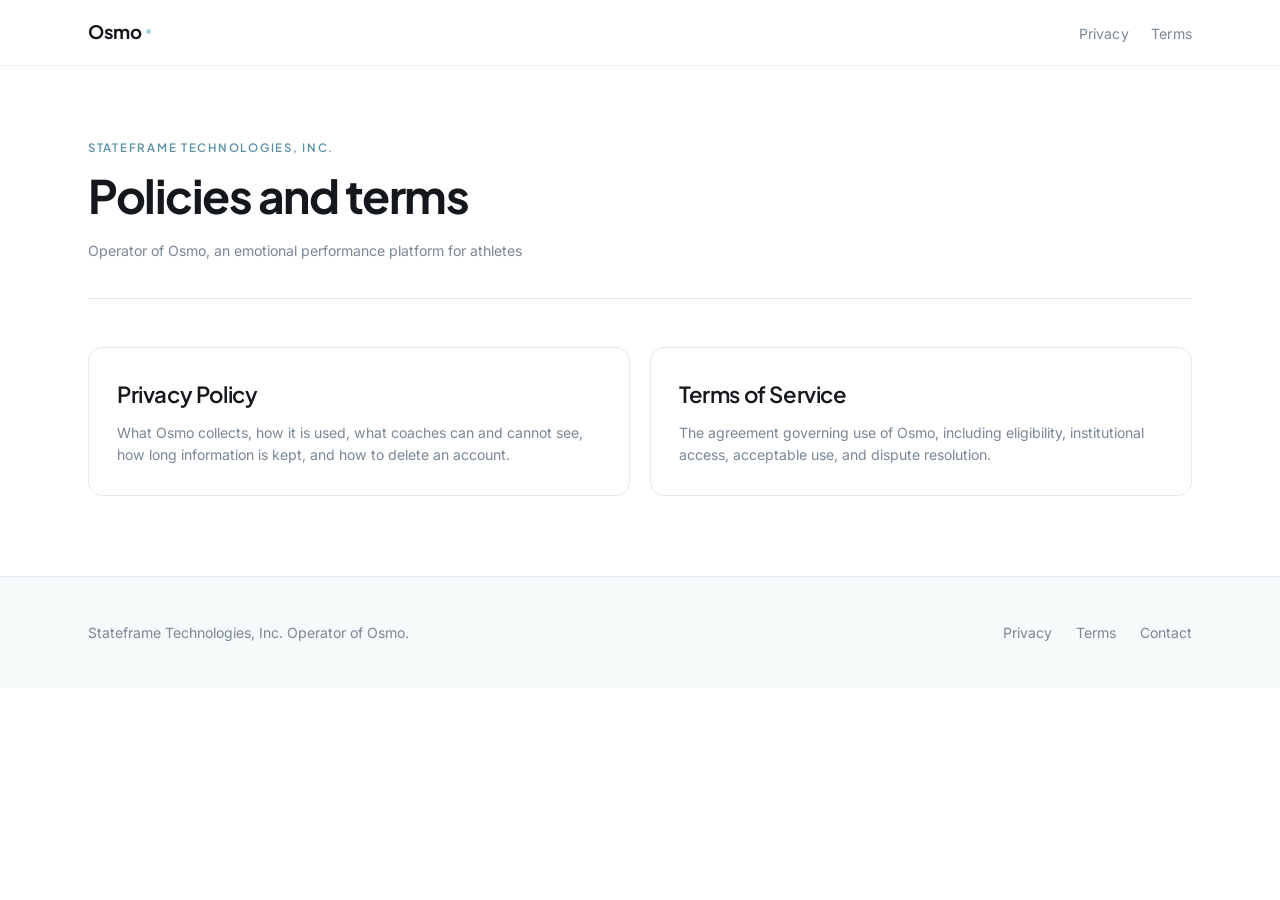
==== index.html @ 16e3dcf3 "feat: publish privacy policy and terms of service as HTML Adds privacy/index.html and terms/index.ht" ====
<!DOCTYPE html>
<html lang="en">
<head>
<meta charset="utf-8">
<meta name="viewport" content="width=device-width, initial-scale=1">
<title>Legal | Osmo</title>
<meta name="description" content="Policies and terms for Osmo, operated by Stateframe Technologies, Inc.">
<meta name="robots" content="index, follow">
<link rel="canonical" href="https://legal.osmoperformance.com/">
<link rel="preconnect" href="https://fonts.googleapis.com">
<link rel="preconnect" href="https://fonts.gstatic.com" crossorigin>
<link href="https://fonts.googleapis.com/css2?family=Plus+Jakarta+Sans:wght@600;700&family=Inter:wght@400;600&display=swap" rel="stylesheet">
<link rel="stylesheet" href="/assets/legal.css">
</head>
<body>

<header class="masthead">
  <div class="masthead__inner">
    <a class="wordmark" href="/">Osmo</a>
    <nav class="masthead__nav">
      <a href="/privacy/">Privacy</a>
      <a href="/terms/">Terms</a>
    </nav>
  </div>
</header>

<main class="shell">

  <div class="doc-head">
    <p class="eyebrow">Stateframe Technologies, Inc.</p>
    <h1>Policies and terms</h1>
    <p class="dateline"><span>Operator of Osmo, an emotional performance platform for athletes</span></p>
  </div>

  <div class="card-grid">

    <a class="card" href="/privacy/">
      <h2>Privacy Policy</h2>
      <p>What Osmo collects, how it is used, what coaches can and cannot see, how long information is kept, and how to delete an account.</p>
    </a>

    <a class="card" href="/terms/">
      <h2>Terms of Service</h2>
      <p>The agreement governing use of Osmo, including eligibility, institutional access, acceptable use, and dispute resolution.</p>
    </a>

  </div>

</main>

<footer class="foot">
  <div class="foot__inner">
    <p>Stateframe Technologies, Inc. Operator of Osmo.</p>
    <div class="foot__links">
      <a href="/privacy/">Privacy</a>
      <a href="/terms/">Terms</a>
      <a href="mailto:jamari@osmoperformance.com">Contact</a>
    </div>
  </div>
</footer>

</body>
</html>
---- assets/legal.css ----
/* Osmo legal pages — shared stylesheet
   Design system: white base, #A8D5E2 accent, Plus Jakarta Sans headings, Inter body.
   No stock imagery. No em dashes in content. */

:root {
  --ink:        #14181C;
  --ink-soft:   #4A5560;
  --ink-mute:   #7A8794;
  --rule:       #E6EAEE;
  --rule-soft:  #F1F4F7;
  --accent:     #A8D5E2;
  --accent-deep:#5B93A6;
  --wash:       #F7FAFB;
  --paper:      #FFFFFF;

  --measure: 41rem;
  --shell:   72rem;

  --step--1: clamp(0.82rem, 0.79rem + 0.13vw, 0.88rem);
  --step-0:  clamp(1rem, 0.96rem + 0.18vw, 1.075rem);
  --step-1:  clamp(1.18rem, 1.1rem + 0.36vw, 1.4rem);
  --step-2:  clamp(1.45rem, 1.3rem + 0.7vw, 1.9rem);
  --step-3:  clamp(2rem, 1.68rem + 1.5vw, 3rem);
}

*, *::before, *::after { box-sizing: border-box; }

html {
  -webkit-text-size-adjust: 100%;
  scroll-behavior: smooth;
  scroll-padding-top: 5.5rem;
}

body {
  margin: 0;
  background: var(--paper);
  color: var(--ink);
  font-family: 'Inter', -apple-system, BlinkMacSystemFont, 'Segoe UI', sans-serif;
  font-size: var(--step-0);
  line-height: 1.68;
  font-feature-settings: 'kern' 1, 'liga' 1, 'calt' 1;
  -webkit-font-smoothing: antialiased;
}

/* ---------- Masthead ---------- */

.masthead {
  position: sticky;
  top: 0;
  z-index: 20;
  background: rgba(255, 255, 255, 0.86);
  backdrop-filter: saturate(1.6) blur(14px);
  -webkit-backdrop-filter: saturate(1.6) blur(14px);
  border-bottom: 1px solid var(--rule-soft);
}

.masthead__inner {
  max-width: var(--shell);
  margin: 0 auto;
  padding: 1.0rem 1.5rem;
  display: flex;
  align-items: baseline;
  justify-content: space-between;
  gap: 1.5rem;
}

.wordmark {
  font-family: 'Plus Jakarta Sans', 'Inter', sans-serif;
  font-weight: 700;
  font-size: 1.16rem;
  letter-spacing: -0.022em;
  color: var(--ink);
  text-decoration: none;
}

.wordmark::after {
  content: '';
  display: inline-block;
  width: 5px;
  height: 5px;
  margin-left: 5px;
  border-radius: 50%;
  background: var(--accent);
  vertical-align: 0.28em;
}

.masthead__nav {
  display: flex;
  gap: 1.4rem;
  font-size: var(--step--1);
  letter-spacing: 0.012em;
}

.masthead__nav a {
  color: var(--ink-mute);
  text-decoration: none;
  padding-bottom: 2px;
  border-bottom: 1.5px solid transparent;
  transition: color 160ms ease, border-color 160ms ease;
}

.masthead__nav a:hover { color: var(--ink); border-bottom-color: var(--accent); }
.masthead__nav a[aria-current='page'] { color: var(--ink); border-bottom-color: var(--accent); }

/* ---------- Page frame ---------- */

.shell {
  max-width: var(--shell);
  margin: 0 auto;
  padding: 0 1.5rem;
}

.doc-head {
  padding: 4.5rem 0 2.25rem;
  border-bottom: 1px solid var(--rule);
  margin-bottom: 3rem;
}

.eyebrow {
  font-family: 'Plus Jakarta Sans', 'Inter', sans-serif;
  font-size: 0.72rem;
  font-weight: 600;
  letter-spacing: 0.15em;
  text-transform: uppercase;
  color: var(--accent-deep);
  margin: 0 0 0.9rem;
}

h1 {
  font-family: 'Plus Jakarta Sans', 'Inter', sans-serif;
  font-size: var(--step-3);
  font-weight: 700;
  line-height: 1.08;
  letter-spacing: -0.032em;
  margin: 0 0 1.1rem;
  max-width: 20ch;
}

.dateline {
  display: flex;
  flex-wrap: wrap;
  gap: 0.5rem 1.5rem;
  font-size: var(--step--1);
  color: var(--ink-mute);
  margin: 0;
}

.dateline span { white-space: nowrap; }

/* ---------- Two-column layout ---------- */

.layout {
  display: grid;
  grid-template-columns: 15rem minmax(0, 1fr);
  gap: 4rem;
  align-items: start;
  padding-bottom: 6rem;
}

@media (max-width: 62rem) {
  .layout { grid-template-columns: 1fr; gap: 2.5rem; }
}

.toc {
  position: sticky;
  top: 5.5rem;
  font-size: var(--step--1);
  line-height: 1.5;
  border-left: 1px solid var(--rule);
  padding-left: 1.25rem;
}

@media (max-width: 62rem) {
  .toc {
    position: static;
    border-left: 0;
    padding: 1.4rem 1.5rem;
    background: var(--wash);
    border-radius: 12px;
  }
}

.toc__label {
  font-family: 'Plus Jakarta Sans', 'Inter', sans-serif;
  font-size: 0.7rem;
  font-weight: 600;
  letter-spacing: 0.14em;
  text-transform: uppercase;
  color: var(--ink-mute);
  margin: 0 0 0.9rem;
}

.toc ol { list-style: none; margin: 0; padding: 0; counter-reset: toc; }
.toc li { margin-bottom: 0.55rem; }

.toc a {
  color: var(--ink-soft);
  text-decoration: none;
  transition: color 150ms ease;
}

.toc a:hover { color: var(--accent-deep); }

/* ---------- Prose ---------- */

.prose { max-width: var(--measure); }

.prose section { scroll-margin-top: 5.5rem; }

.prose h2 {
  font-family: 'Plus Jakarta Sans', 'Inter', sans-serif;
  font-size: var(--step-2);
  font-weight: 700;
  line-height: 1.2;
  letter-spacing: -0.024em;
  margin: 3.5rem 0 1.1rem;
  padding-top: 2.25rem;
  border-top: 1px solid var(--rule-soft);
}

.prose section:first-of-type h2 { margin-top: 0; padding-top: 0; border-top: 0; }

.prose h3 {
  font-family: 'Plus Jakarta Sans', 'Inter', sans-serif;
  font-size: var(--step-1);
  font-weight: 600;
  letter-spacing: -0.016em;
  margin: 2.25rem 0 0.75rem;
}

.prose h4 {
  font-family: 'Plus Jakarta Sans', 'Inter', sans-serif;
  font-size: var(--step-0);
  font-weight: 600;
  letter-spacing: -0.008em;
  color: var(--ink-soft);
  margin: 1.75rem 0 0.5rem;
}

.prose p { margin: 0 0 1.1rem; color: var(--ink-soft); }
.prose p strong { color: var(--ink); font-weight: 600; }

.prose ul { margin: 0 0 1.4rem; padding: 0; list-style: none; }

.prose ul li {
  position: relative;
  padding-left: 1.4rem;
  margin-bottom: 0.6rem;
  color: var(--ink-soft);
}

.prose ul li::before {
  content: '';
  position: absolute;
  left: 0.15rem;
  top: 0.72em;
  width: 6px;
  height: 6px;
  border-radius: 50%;
  background: var(--accent);
}

.prose ol { margin: 0 0 1.4rem; padding-left: 1.4rem; }
.prose ol li { margin-bottom: 0.6rem; color: var(--ink-soft); }

.prose a { color: var(--accent-deep); text-decoration: underline; text-underline-offset: 2px; }
.prose a:hover { color: var(--ink); }

/* Legal all-caps blocks (warranty disclaimer, liability, arbitration) */
.legalese {
  font-size: 0.9rem;
  line-height: 1.62;
  letter-spacing: 0.008em;
  color: var(--ink-soft);
  background: var(--wash);
  border-left: 2px solid var(--accent);
  border-radius: 0 10px 10px 0;
  padding: 1.35rem 1.5rem;
  margin: 0 0 1.4rem;
}

.legalese p:last-child, .legalese ul:last-child, .legalese ol:last-child { margin-bottom: 0; }

/* Emphasis callout for plain-language commitments */
.callout {
  background: var(--wash);
  border: 1px solid var(--rule);
  border-radius: 12px;
  padding: 1.4rem 1.6rem;
  margin: 0 0 1.5rem;
}

.callout p:last-child { margin-bottom: 0; }

.contact-block {
  font-size: var(--step--1);
  line-height: 1.9;
  color: var(--ink-soft);
  margin: 0;
}

.contact-block strong { display: block; color: var(--ink); font-weight: 600; }

/* ---------- Footer ---------- */

.foot {
  border-top: 1px solid var(--rule);
  background: var(--wash);
}

.foot__inner {
  max-width: var(--shell);
  margin: 0 auto;
  padding: 2.75rem 1.5rem;
  display: flex;
  flex-wrap: wrap;
  gap: 1.25rem 2.5rem;
  justify-content: space-between;
  align-items: center;
  font-size: var(--step--1);
  color: var(--ink-mute);
}

.foot__links { display: flex; flex-wrap: wrap; gap: 1.5rem; }
.foot__links a { color: var(--ink-mute); text-decoration: none; transition: color 150ms ease; }
.foot__links a:hover { color: var(--ink); }
.foot p { margin: 0; }

/* ---------- Index cards ---------- */

.card-grid {
  display: grid;
  grid-template-columns: repeat(auto-fit, minmax(17rem, 1fr));
  gap: 1.25rem;
  padding-bottom: 5rem;
}

.card {
  display: block;
  padding: 1.75rem;
  border: 1px solid var(--rule);
  border-radius: 14px;
  text-decoration: none;
  color: inherit;
  background: var(--paper);
  transition: border-color 180ms ease, transform 180ms ease, box-shadow 180ms ease;
}

.card:hover {
  border-color: var(--accent);
  transform: translateY(-2px);
  box-shadow: 0 8px 28px -18px rgba(20, 24, 28, 0.35);
}

.card h2 {
  font-family: 'Plus Jakarta Sans', 'Inter', sans-serif;
  font-size: var(--step-1);
  font-weight: 600;
  letter-spacing: -0.018em;
  margin: 0 0 0.5rem;
}

.card p { margin: 0; color: var(--ink-mute); font-size: var(--step--1); line-height: 1.6; }

@media (prefers-reduced-motion: reduce) {
  html { scroll-behavior: auto; }
  * { transition-duration: 0.01ms !important; }
}

@media print {
  .masthead, .toc, .foot__links { display: none; }
  body { font-size: 10.5pt; }
  .layout { display: block; }
  .prose { max-width: none; }
}
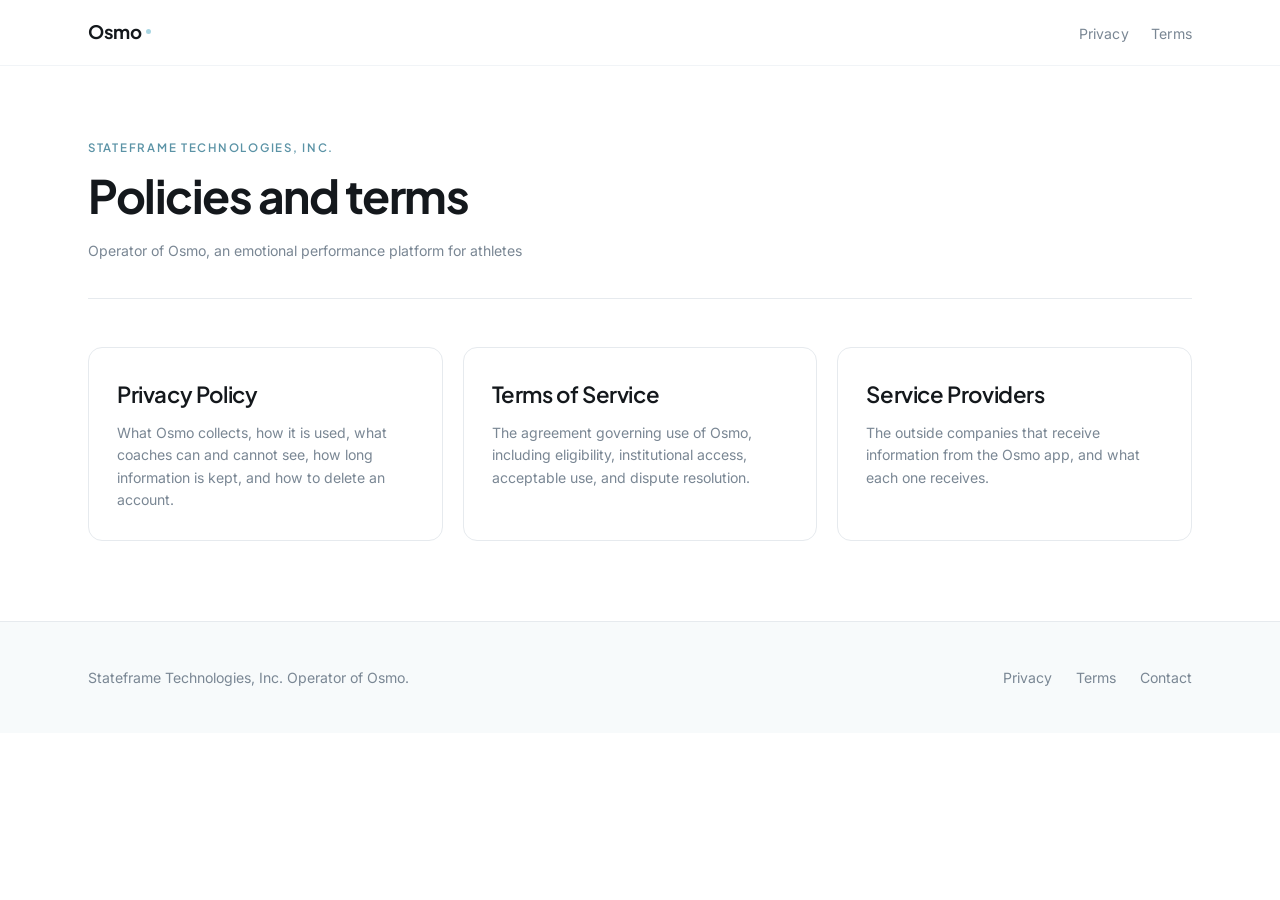
==== commit 428f5f8c: "docs(privacy): 1.0.3 policy draft with Sentry, service providers, Ozzy off Based on origin/main (the" ====
--- a/index.html
+++ b/index.html
@@ -44,6 +44,11 @@
       <p>The agreement governing use of Osmo, including eligibility, institutional access, acceptable use, and dispute resolution.</p>
     </a>
 
+    <a class="card" href="/subprocessors/">
+      <h2>Service Providers</h2>
+      <p>The outside companies that receive information from the Osmo app, and what each one receives.</p>
+    </a>
+
   </div>
 
 </main>
--- a/assets/legal.css
+++ b/assets/legal.css
@@ -301,6 +301,49 @@
 
 .contact-block strong { display: block; color: var(--ink); font-weight: 600; }
 
+/* Data tables (service providers list) */
+.table-wrap {
+  overflow-x: auto;
+  margin: 0 0 1.5rem;
+  border: 1px solid var(--rule);
+  border-radius: 12px;
+}
+
+.data-table {
+  width: 100%;
+  border-collapse: collapse;
+  font-size: var(--step--1);
+  line-height: 1.6;
+}
+
+.data-table th,
+.data-table td {
+  text-align: left;
+  vertical-align: top;
+  padding: 0.85rem 1rem;
+  border-bottom: 1px solid var(--rule-soft);
+  color: var(--ink-soft);
+}
+
+.data-table thead th {
+  background: var(--wash);
+  color: var(--ink);
+  font-weight: 600;
+  white-space: nowrap;
+}
+
+.data-table tbody th { color: var(--ink); font-weight: 600; white-space: nowrap; }
+.data-table tbody tr:last-child th,
+.data-table tbody tr:last-child td { border-bottom: 0; }
+
+@media (max-width: 40rem) {
+  .data-table thead { display: none; }
+  .data-table tr { display: block; padding: 0.4rem 0; border-bottom: 1px solid var(--rule-soft); }
+  .data-table tbody tr:last-child { border-bottom: 0; }
+  .data-table th,
+  .data-table td { display: block; border-bottom: 0; padding: 0.35rem 1rem; }
+}
+
 /* ---------- Footer ---------- */
 
 .foot {
@@ -362,6 +405,77 @@
 
 .card p { margin: 0; color: var(--ink-mute); font-size: var(--step--1); line-height: 1.6; }
 
+/* ---------- Single-column doc body (no TOC sidebar) ---------- */
+
+.doc-body {
+  max-width: 46rem;
+  margin: 0 auto;
+  padding-bottom: 6rem;
+}
+
+/* ---------- Video embed (sized to its own aspect ratio, not forced 16:9) ---------- */
+
+.video-embed {
+  max-width: 380px;
+  margin: 0 auto 1.5rem;
+  border-radius: 12px;
+  overflow: hidden;
+  border: 1px solid var(--rule);
+  background: var(--ink);
+}
+
+.video-embed video {
+  display: block;
+  width: 100%;
+  height: auto;
+}
+
+/* ---------- Screenshot figures ---------- */
+
+.shot {
+  margin: 0 0 1.5rem;
+  text-align: center;
+}
+
+.shot img {
+  display: block;
+  margin: 0 auto;
+  max-width: 380px;
+  width: 100%;
+  height: auto;
+  background: var(--wash);
+  border: 1px solid var(--rule);
+  border-radius: 12px;
+}
+
+.shot--wide img {
+  max-width: 100%;
+}
+
+/* Numbered caption used above each walkthrough screenshot */
+.prose h2.shot-caption {
+  font-family: 'Plus Jakarta Sans', 'Inter', sans-serif;
+  font-size: var(--step-1);
+  font-weight: 600;
+  line-height: 1.4;
+  letter-spacing: -0.014em;
+  max-width: 34ch;
+  margin-left: auto;
+  margin-right: auto;
+  margin-bottom: 1.4rem;
+  text-align: center;
+}
+
+.shot-num {
+  display: block;
+  font-size: 0.72rem;
+  font-weight: 600;
+  letter-spacing: 0.15em;
+  text-transform: uppercase;
+  color: var(--accent-deep);
+  margin-bottom: 0.6rem;
+}
+
 @media (prefers-reduced-motion: reduce) {
   html { scroll-behavior: auto; }
   * { transition-duration: 0.01ms !important; }
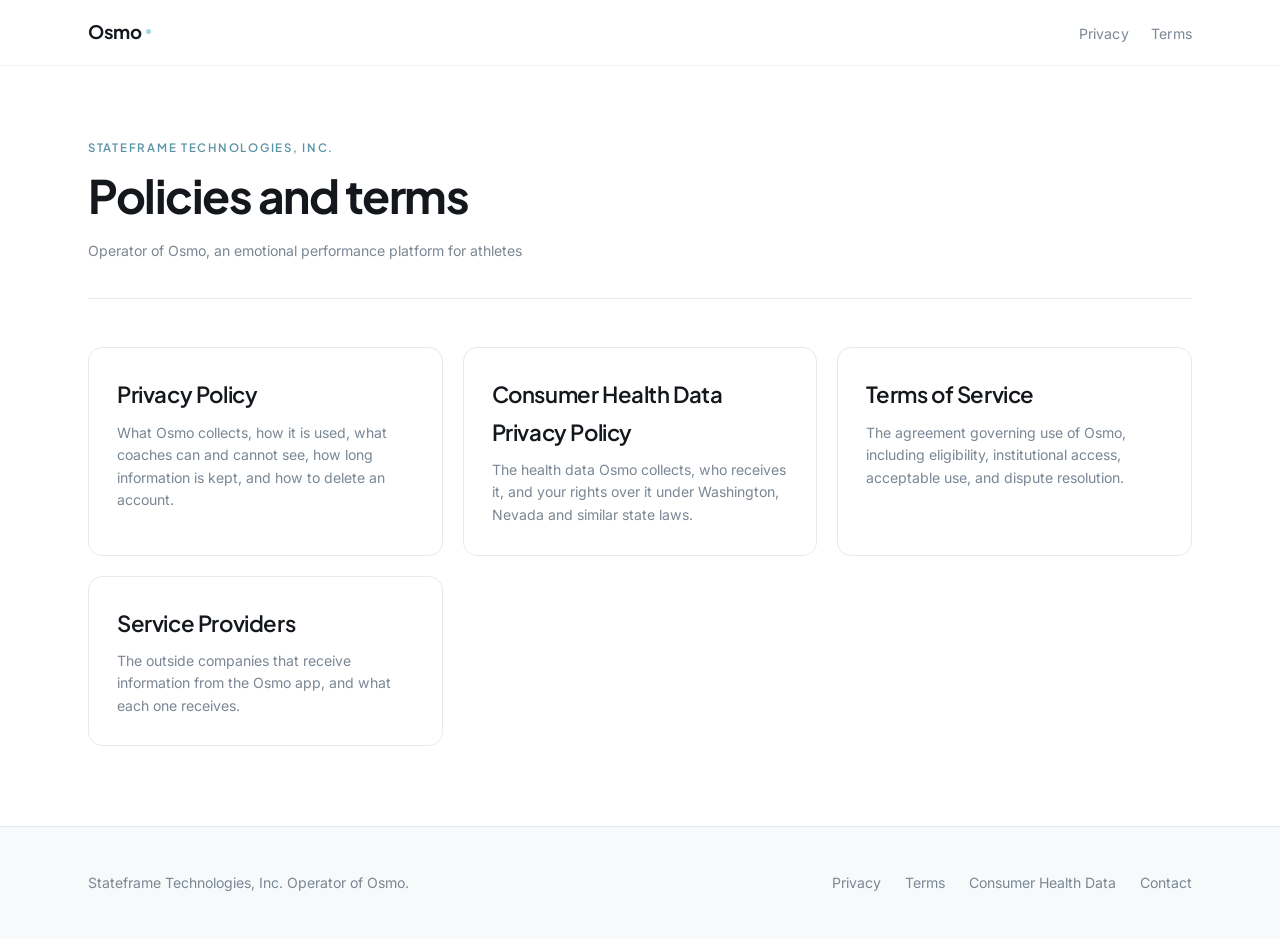
==== commit f95aa393: "docs(privacy): publish a Consumer Health Data Privacy Policy Washington's My Health My Data Act (RCW" ====
--- a/index.html
+++ b/index.html
@@ -39,6 +39,11 @@
       <p>What Osmo collects, how it is used, what coaches can and cannot see, how long information is kept, and how to delete an account.</p>
     </a>
 
+    <a class="card" href="/health-data/">
+      <h2>Consumer Health Data Privacy Policy</h2>
+      <p>The health data Osmo collects, who receives it, and your rights over it under Washington, Nevada and similar state laws.</p>
+    </a>
+
     <a class="card" href="/terms/">
       <h2>Terms of Service</h2>
       <p>The agreement governing use of Osmo, including eligibility, institutional access, acceptable use, and dispute resolution.</p>
@@ -59,6 +64,7 @@
     <div class="foot__links">
       <a href="/privacy/">Privacy</a>
       <a href="/terms/">Terms</a>
+      <a href="/health-data/">Consumer Health Data</a>
       <a href="mailto:jamari@osmoperformance.com">Contact</a>
     </div>
   </div>
--- a/assets/legal.css
+++ b/assets/legal.css
@@ -147,6 +147,9 @@
 
 .dateline span { white-space: nowrap; }
 
+/* The homepage's one-line tagline is wider than a phone, so it may wrap. */
+.dateline span:only-child { white-space: normal; }
+
 /* ---------- Two-column layout ---------- */
 
 .layout {
@@ -158,7 +161,8 @@
 }
 
 @media (max-width: 62rem) {
-  .layout { grid-template-columns: 1fr; gap: 2.5rem; }
+  /* minmax(0, ...) so a long address in the text cannot widen the column past the screen. */
+  .layout { grid-template-columns: minmax(0, 1fr); gap: 2.5rem; }
 }
 
 .toc {
@@ -204,6 +208,8 @@
 /* ---------- Prose ---------- */
 
 .prose { max-width: var(--measure); }
+
+.prose a { overflow-wrap: anywhere; }
 
 .prose section { scroll-margin-top: 5.5rem; }
 
